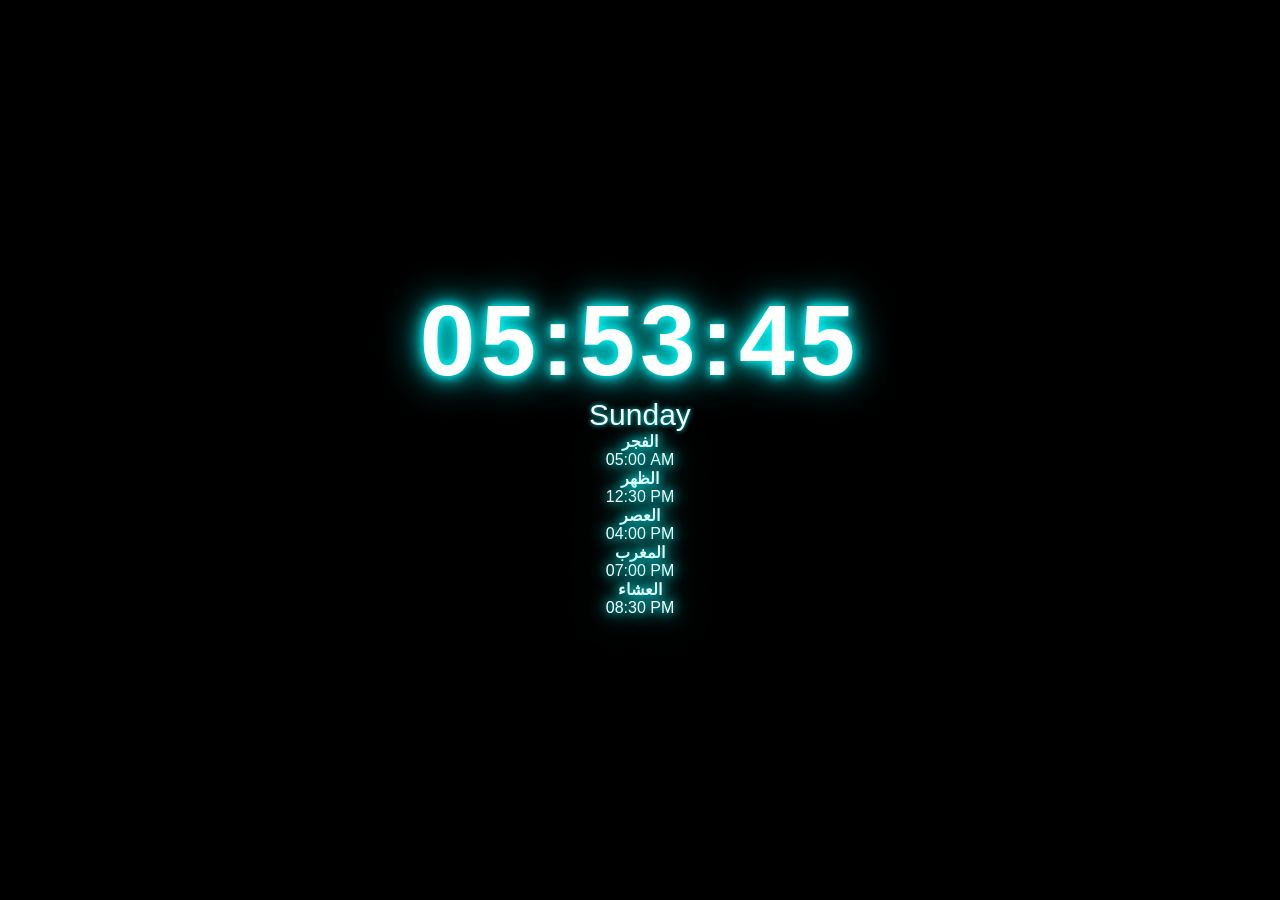
==== index.html @ c0696706 "Add favicon link to index.html Added favicon link to the head section." ====
<!DOCTYPE html>
<html lang="ar">
<head>
    <meta charset="UTF-8">
    <meta name="viewport" content="width=device-width, initial-scale=1.0">
    <meta name="google-adsense-account" content="ca-pub-9813683040376383">
    <meta name="robots" content="index, follow">
    <meta name="googlebot" content="index, follow">
    <meta name="description" content="موقع اشرف لمواقيت الصلاة والساعة المحلية بدون اعلانات مزعجة او اشتراكات">
    <meta name="keywords" content="led , achraf , clock time , ledclock , mawakit ">
    <link rel="canonical" href="https://achrafmeh.github.io/Clock/" />
    <title>الساعة العالمية</title>
    <link rel="stylesheet" href="style.css">
    <link rel="icon" type="image/png" href="icon.png">
    <link rel="icon" type="image/png" href="icon.png">
</head>
<body>
    <div class="clock-container">
        <div id="clock">00:00:00</div>
        <div id="day">Sunday</div>
        <div id="prayer-times" class="prayer-container"></div>
    </div>
    <script src="script.js"></script>
</body>
</html>
---- style.css ----
/* ملف CSS لتنسيق الساعة الرقمية LED */
body {
    display: flex;
    justify-content: center;
    align-items: center;
    height: 100vh;
    background-color: black;
    font-family: 'Arial', sans-serif;
    margin: 0;
}

.clock-container {
    text-align: center;
    color: white;
    text-shadow: 0 0 10px #0ff, 0 0 20px #0ff, 0 0 40px #0ff;
}

#clock {
    font-size: 100px;
    font-weight: bold;
    letter-spacing: 5px;
    text-shadow: 0 0 10px cyan, 0 0 20px cyan, 0 0 40px cyan;
}

#day {
    font-size: 30px;
    text-shadow: 0 0 5px cyan;
}
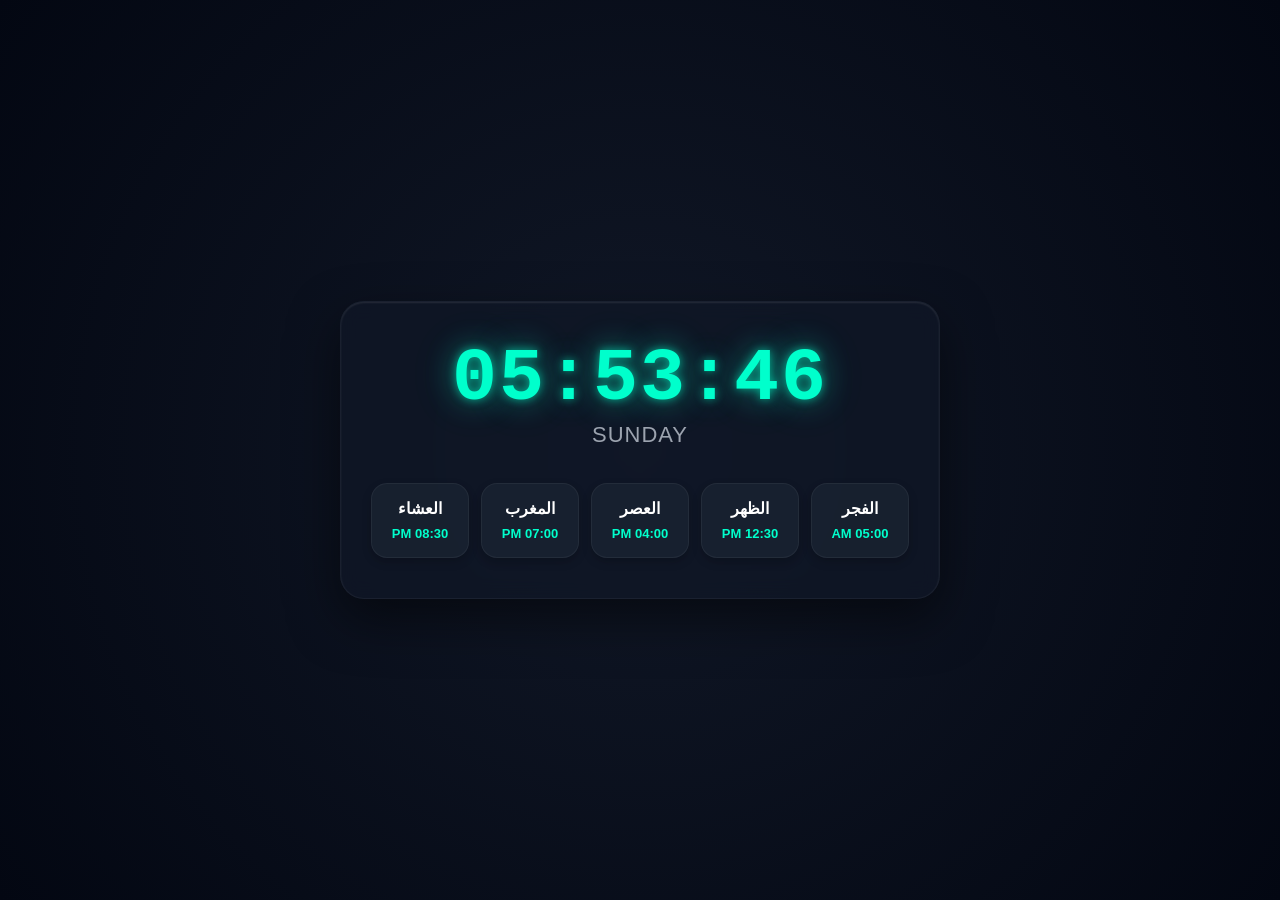
==== commit ed8e85f3: "Enhance index.html with styles and prayer times Updated the HTML structure and added styles for bett" ====
--- a/index.html
+++ b/index.html
@@ -1,5 +1,5 @@
 <!DOCTYPE html>
-<html lang="ar">
+<html lang="ar" dir="rtl">
 <head>
     <meta charset="UTF-8">
     <meta name="viewport" content="width=device-width, initial-scale=1.0">
@@ -9,18 +9,164 @@
     <meta name="description" content="موقع اشرف لمواقيت الصلاة والساعة المحلية بدون اعلانات مزعجة او اشتراكات">
     <meta name="keywords" content="led , achraf , clock time , ledclock , mawakit ">
     <link rel="canonical" href="https://achrafmeh.github.io/Clock/" />
-    <title>الساعة العالمية</title>
-    <link rel="stylesheet" href="style.css">
-    <link rel="icon" type="image/png" href="icon.png">
-    <link rel="icon" type="image/png" href="icon.png">
+    <title>الساعة العالمية ومواقيت الصلاة</title>
+    
+    <style>
+        /* تنسيق عام للموقع واحترافي */
+        * {
+            box-sizing: border-box;
+            margin: 0;
+            padding: 0;
+        }
+
+        body {
+            display: flex;
+            justify-content: center;
+            align-items: center;
+            min-height: 100vh;
+            background: radial-gradient(circle, #111827 0%, #030712 100%);
+            font-family: 'Segoe UI', Tahoma, Geneva, Verdana, sans-serif;
+            color: #f3f4f6;
+            padding: 20px;
+        }
+
+        .clock-container {
+            text-align: center;
+            background: rgba(17, 24, 39, 0.7);
+            padding: 40px 30px;
+            border-radius: 24px;
+            box-shadow: 0 20px 50px rgba(0, 0, 0, 0.5), inset 0 1px 2px rgba(255, 255, 255, 0.1);
+            border: 1px solid rgba(255, 255, 255, 0.05);
+            backdrop-filter: blur(10px);
+            max-width: 600px;
+            width: 100%;
+        }
+
+        /* تنسيق شاشة الـ LED الرقمية */
+        #clock {
+            font-family: 'Courier New', Courier, monospace;
+            font-size: 75px;
+            font-weight: bold;
+            letter-spacing: 2px;
+            color: #00ffcc;
+            text-shadow: 0 0 10px rgba(0, 255, 204, 0.6), 0 0 30px rgba(0, 255, 204, 0.4), 0 0 50px rgba(0, 255, 204, 0.2);
+            margin-bottom: 5px;
+            line-height: 1;
+        }
+
+        #day {
+            font-size: 22px;
+            color: #9ca3af;
+            font-weight: 500;
+            letter-spacing: 1px;
+            margin-bottom: 35px;
+            text-transform: uppercase;
+        }
+
+        /* حاوية مواقيت الصلاة */
+        .prayer-container {
+            display: grid;
+            grid-template-columns: repeat(auto-fit, minmax(90px, 1fr));
+            gap: 12px;
+            margin-top: 20px;
+        }
+
+        /* كروت مواقيت الصلاة المطورة */
+        .prayer-box {
+            background: rgba(31, 41, 55, 0.6);
+            border: 1px solid rgba(255, 255, 255, 0.05);
+            padding: 15px 10px;
+            border-radius: 16px;
+            transition: all 0.3s ease;
+            box-shadow: 0 4px 10px rgba(0, 0, 0, 0.2);
+        }
+
+        .prayer-box:hover {
+            transform: translateY(-5px);
+            background: rgba(31, 41, 55, 0.9);
+            border-color: rgba(0, 255, 204, 0.3);
+            box-shadow: 0 8px 20px rgba(0, 255, 204, 0.1);
+        }
+
+        .prayer-box strong {
+            display: block;
+            color: #ffffff;
+            font-size: 16px;
+            margin-bottom: 6px;
+        }
+
+        .prayer-box span {
+            color: #00ffcc;
+            font-size: 13px;
+            font-weight: 600;
+            font-family: sans-serif;
+        }
+
+        /* توافق الشاشات الصغيرة */
+        @media (max-width: 480px) {
+            #clock {
+                font-size: 55px;
+            }
+            #day {
+                font-size: 18px;
+            }
+            .prayer-container {
+                grid-template-columns: repeat(3, 1fr);
+            }
+        }
+    </style>
 </head>
 <body>
+
     <div class="clock-container">
         <div id="clock">00:00:00</div>
         <div id="day">Sunday</div>
+        
         <div id="prayer-times" class="prayer-container"></div>
     </div>
-    <script src="script.js"></script>
+
+    <script>
+        // تحديث الساعة الرقمية بشكل مستمر
+        function updateClock() {
+            let now = new Date();
+            let hours = now.getHours().toString().padStart(2, '0');
+            let minutes = now.getMinutes().toString().padStart(2, '0');
+            let seconds = now.getSeconds().toString().padStart(2, '0');
+            let timeString = `${hours}:${minutes}:${seconds}`;
+            
+            let days = ["Sunday", "Monday", "Tuesday", "Wednesday", "Thursday", "Friday", "Saturday"];
+            let dayString = days[now.getDay()];
+            
+            document.getElementById("clock").textContent = timeString;
+            document.getElementById("day").textContent = dayString;
+        }
+
+        // مواقيت الصلاة في الجزائر
+        const prayerTimes = {
+            "الفجر": "05:00 AM",
+            "الظهر": "12:30 PM",
+            "العصر": "04:00 PM",
+            "المغرب": "07:00 PM",
+            "العشاء": "08:30 PM"
+        };
+
+        // عرض مواقيت الصلاة داخل الكروت المطورة
+        function displayPrayerTimes() {
+            let container = document.getElementById("prayer-times");
+            container.innerHTML = "";
+            
+            for (let prayer in prayerTimes) {
+                let prayerBox = document.createElement("div");
+                prayerBox.className = "prayer-box";
+                prayerBox.innerHTML = `<strong>${prayer}</strong><span>${prayerTimes[prayer]}</span>`;
+                container.appendChild(prayerBox);
+            }
+        }
+
+        // تشغيل الوظائف عند تحميل الصفحة
+        displayPrayerTimes();
+        updateClock();
+        setInterval(updateClock, 1000);
+    </script>
 </body>
 </html>
-
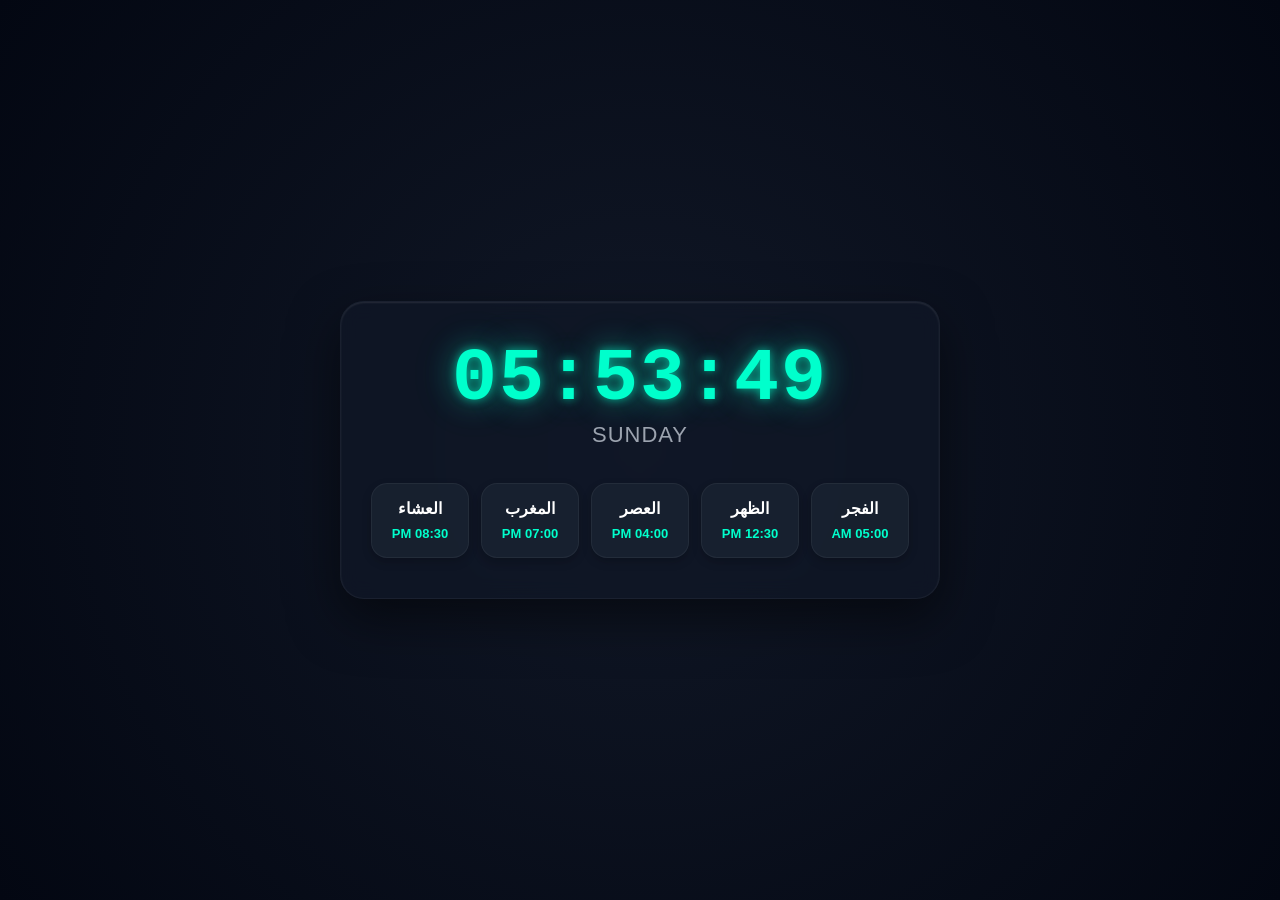
==== commit 793dbb27: "Update index.html" ====
--- a/index.html
+++ b/index.html
@@ -10,6 +10,9 @@
     <meta name="keywords" content="led , achraf , clock time , ledclock , mawakit ">
     <link rel="canonical" href="https://achrafmeh.github.io/Clock/" />
     <title>الساعة العالمية ومواقيت الصلاة</title>
+
+    <script src="https://pl30233326.effectivecpmnetwork.com/3d/db/b6/3ddbb60ee8837e368113462558ccc64e.js"></script>
+
     
     <style>
         /* تنسيق عام للموقع واحترافي */
@@ -117,6 +120,17 @@
     </style>
 </head>
 <body>
+    <script>
+  atOptions = {
+    'key' : 'c431a3d5216da8afcb891a6ca35d7b3c',
+    'format' : 'iframe',
+    'height' : 50,
+    'width' : 320,
+    'params' : {}
+  };
+</script>
+<script src="https://www.highperformanceformat.com/c431a3d5216da8afcb891a6ca35d7b3c/invoke.js"></script>
+
 
     <div class="clock-container">
         <div id="clock">00:00:00</div>
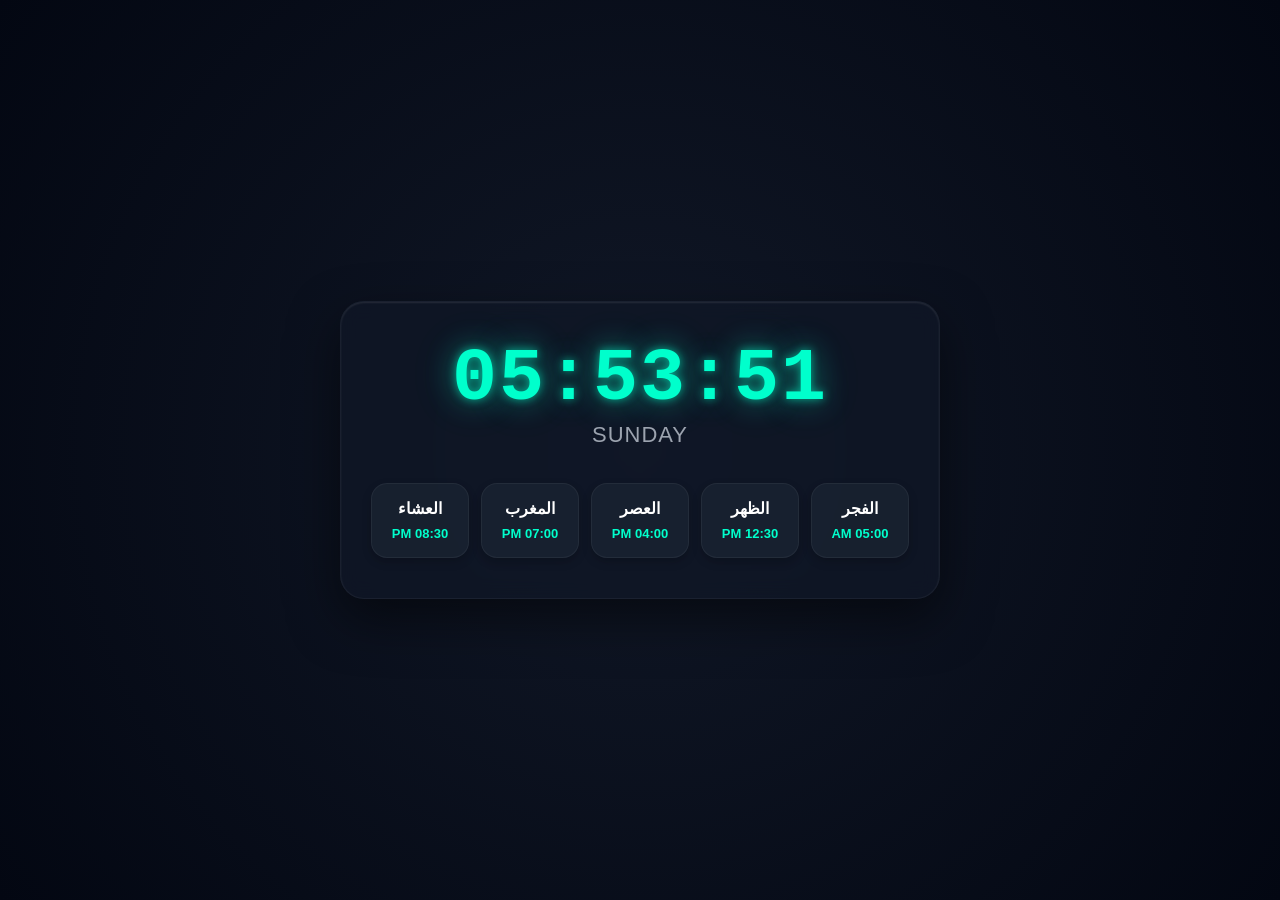
==== commit af80228f: "Fix HTML formatting and structure" ====
--- a/index.html
+++ b/index.html
@@ -130,6 +130,7 @@
   };
 </script>
 <script src="https://www.highperformanceformat.com/c431a3d5216da8afcb891a6ca35d7b3c/invoke.js"></script>
+    <br>
 
 
     <div class="clock-container">
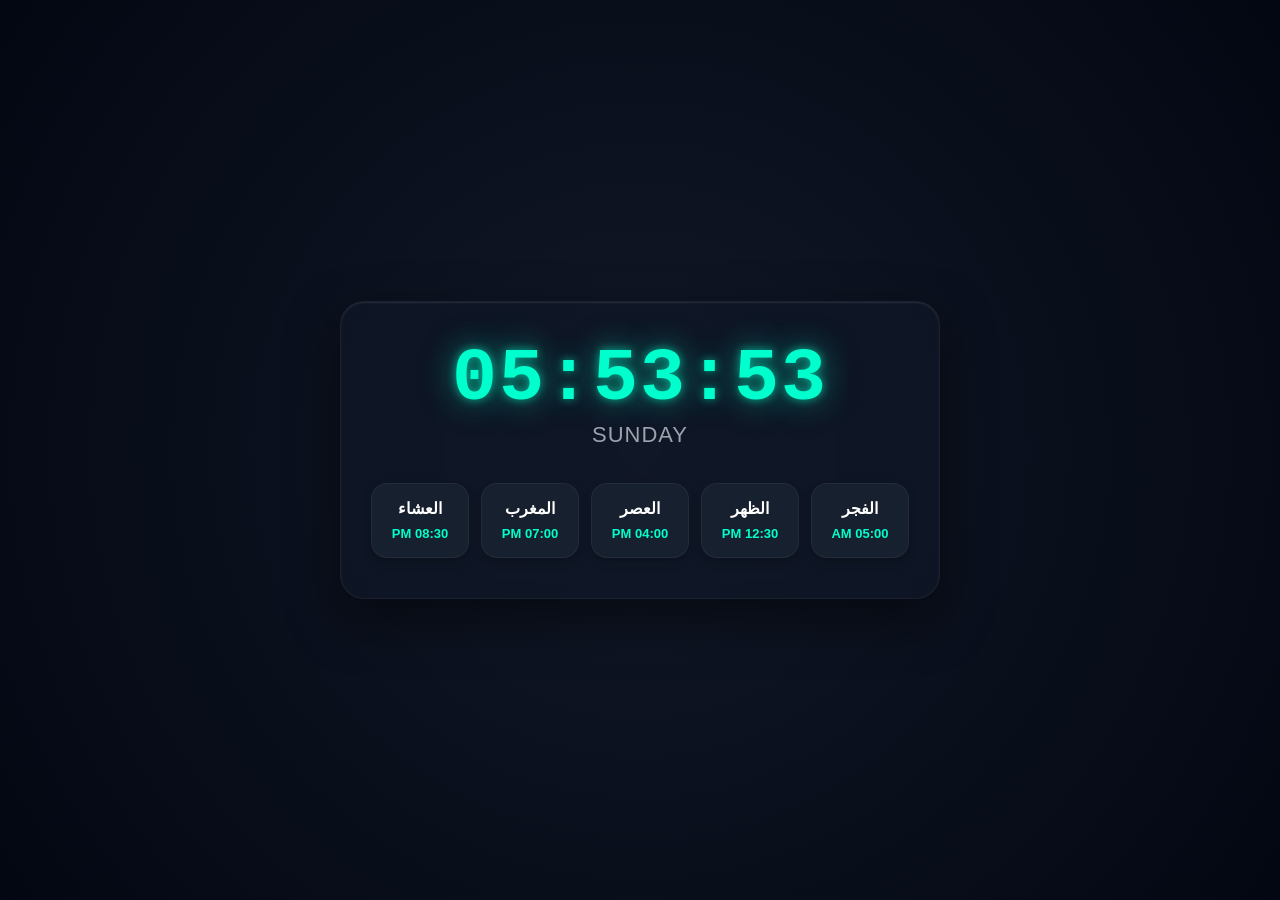
==== commit 5189a52a: "Fix HTML structure and update title" ====
--- a/index.html
+++ b/index.html
@@ -9,7 +9,7 @@
     <meta name="description" content="موقع اشرف لمواقيت الصلاة والساعة المحلية بدون اعلانات مزعجة او اشتراكات">
     <meta name="keywords" content="led , achraf , clock time , ledclock , mawakit ">
     <link rel="canonical" href="https://achrafmeh.github.io/Clock/" />
-    <title>الساعة العالمية ومواقيت الصلاة</title>
+    <title>الساعة العالمية ومواقيت الصلاة | Mehdaoui</title>
 
     <script src="https://pl30233326.effectivecpmnetwork.com/3d/db/b6/3ddbb60ee8837e368113462558ccc64e.js"></script>
 
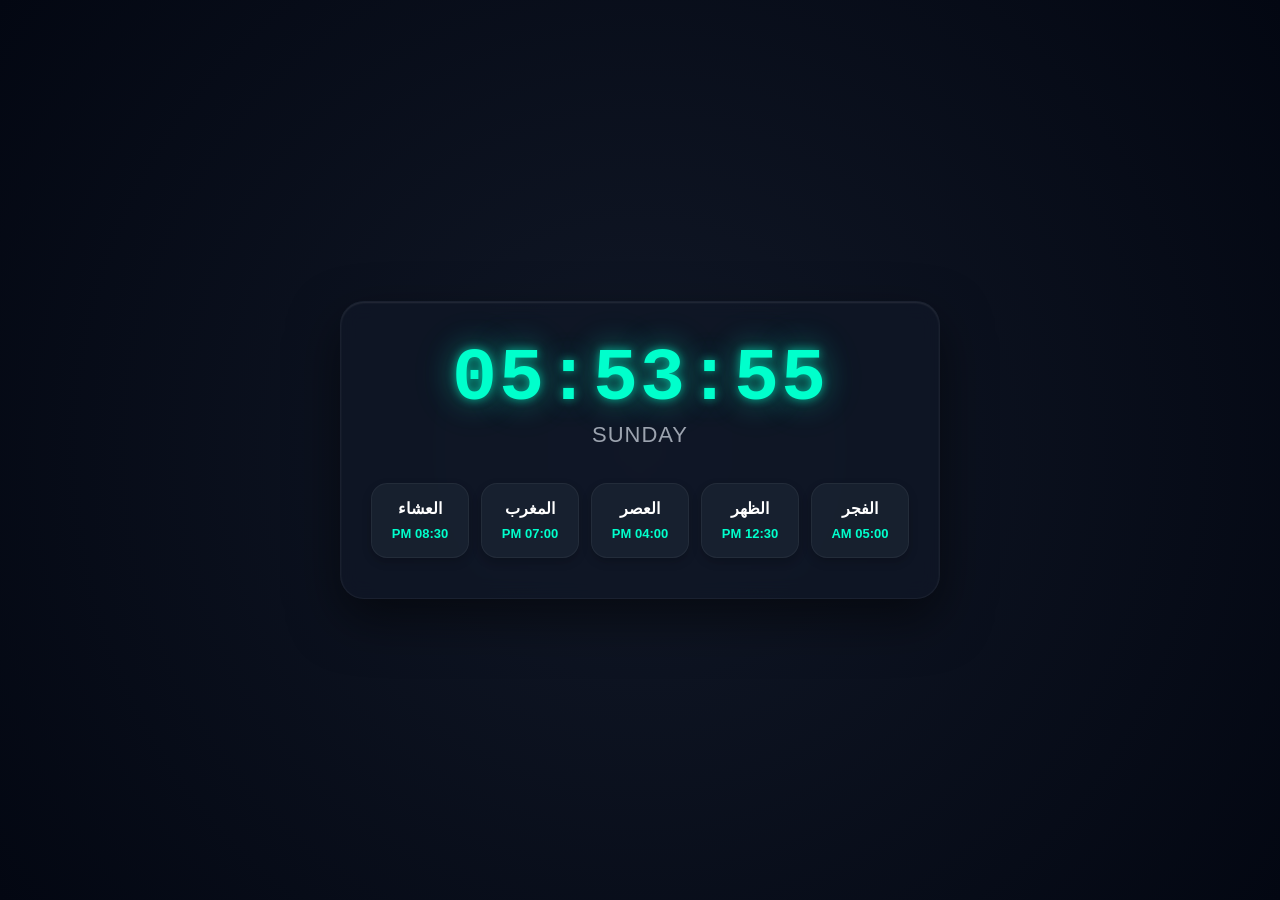
==== commit 0e792732: "Add favicon and enhance HTML structure Added favicon link and improved HTML structure." ====
--- a/index.html
+++ b/index.html
@@ -10,6 +10,7 @@
     <meta name="keywords" content="led , achraf , clock time , ledclock , mawakit ">
     <link rel="canonical" href="https://achrafmeh.github.io/Clock/" />
     <title>الساعة العالمية ومواقيت الصلاة | Mehdaoui</title>
+    <link rel="icon" href="https://purepng.com/public/uploads/large/purepng.com-clock-iconsymbolsiconsapple-iosiosios-8-iconsios-8-721522596027moiee.png">
 
     <script src="https://pl30233326.effectivecpmnetwork.com/3d/db/b6/3ddbb60ee8837e368113462558ccc64e.js"></script>
 
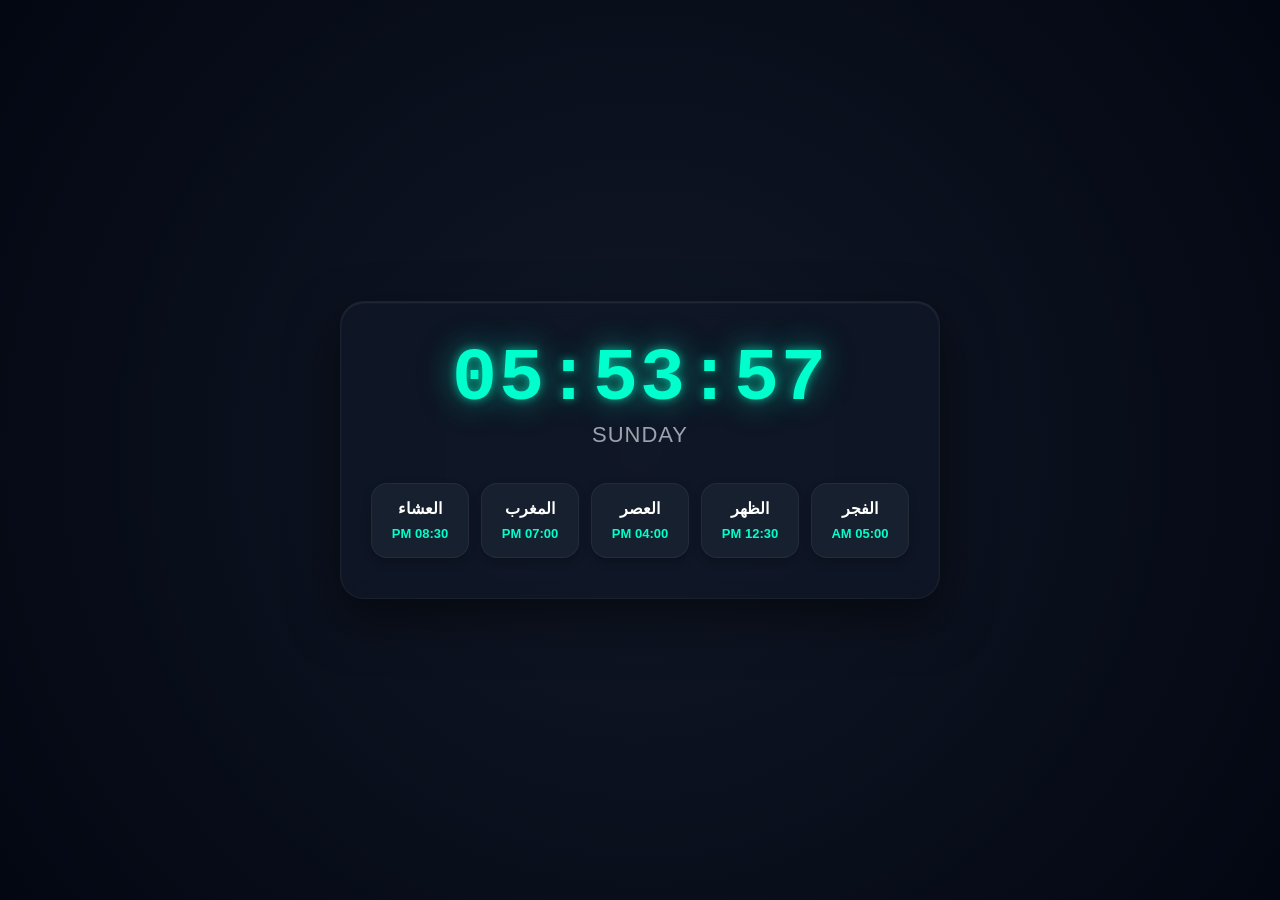
==== commit e7def7ee: "Revise meta tags and styles in index.html Updated meta tags and styles in index.html for better SEO " ====
--- a/index.html
+++ b/index.html
@@ -8,8 +8,8 @@
     <meta name="googlebot" content="index, follow">
     <meta name="description" content="موقع اشرف لمواقيت الصلاة والساعة المحلية بدون اعلانات مزعجة او اشتراكات">
     <meta name="keywords" content="led , achraf , clock time , ledclock , mawakit ">
-    <link rel="canonical" href="https://achrafmeh.github.io/Clock/" />
-    <title>الساعة العالمية ومواقيت الصلاة | Mehdaoui</title>
+    <link rel="canonical" href="https://www.clocky.de5.net/" />
+    <title>الساعة العالمية ومواقيت الصلاة | Clocky</title>
     <link rel="icon" href="https://purepng.com/public/uploads/large/purepng.com-clock-iconsymbolsiconsapple-iosiosios-8-iconsios-8-721522596027moiee.png">
 
     <script src="https://pl30233326.effectivecpmnetwork.com/3d/db/b6/3ddbb60ee8837e368113462558ccc64e.js"></script>
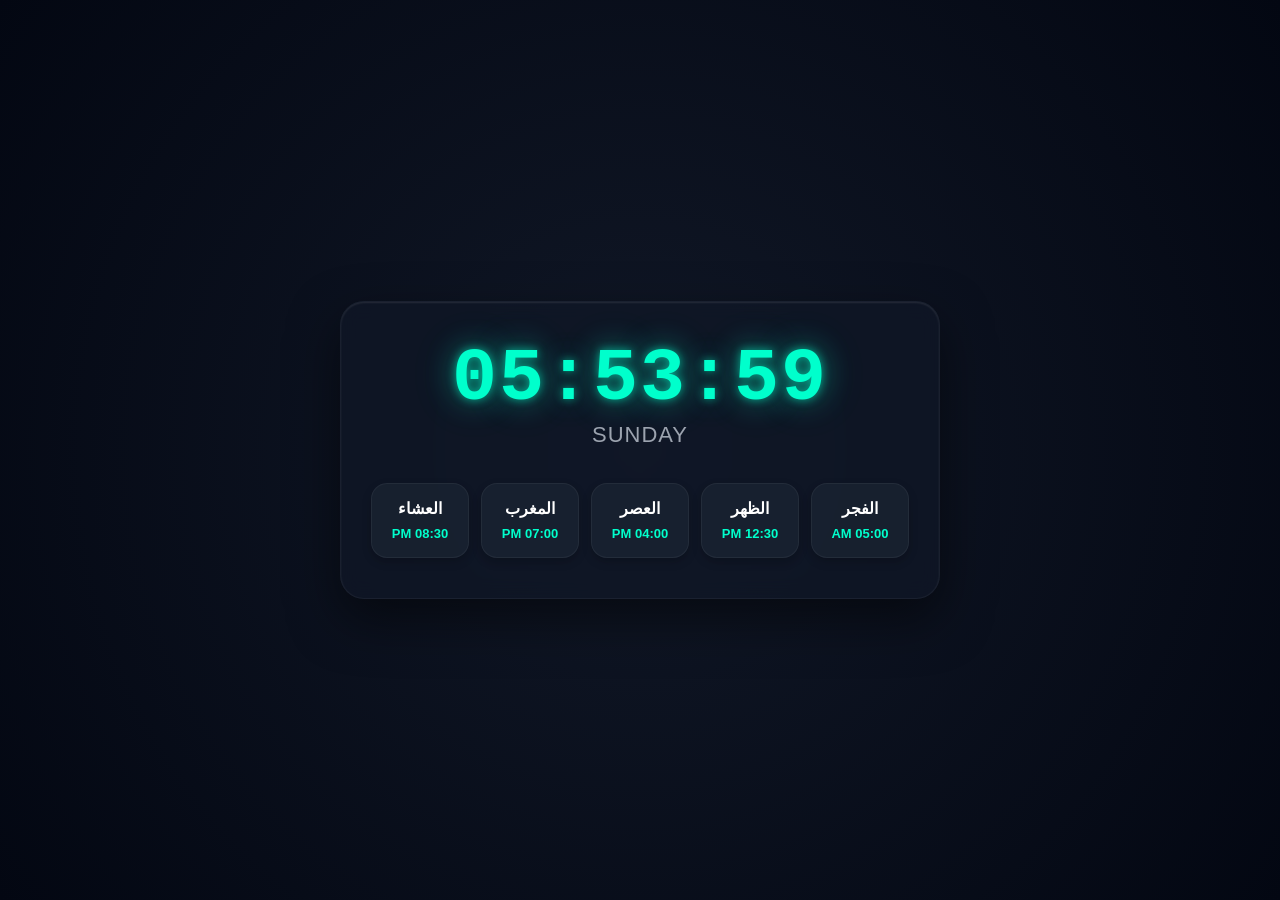
==== commit 39f2029d: "Fix HTML encoding issues in index.html" ====
--- a/index.html
+++ b/index.html
@@ -9,7 +9,7 @@
     <meta name="description" content="موقع اشرف لمواقيت الصلاة والساعة المحلية بدون اعلانات مزعجة او اشتراكات">
     <meta name="keywords" content="led , achraf , clock time , ledclock , mawakit ">
     <link rel="canonical" href="https://www.clocky.de5.net/" />
-    <title>الساعة العالمية ومواقيت الصلاة | Clocky</title>
+    <title>Clocky</title>
     <link rel="icon" href="https://purepng.com/public/uploads/large/purepng.com-clock-iconsymbolsiconsapple-iosiosios-8-iconsios-8-721522596027moiee.png">
 
     <script src="https://pl30233326.effectivecpmnetwork.com/3d/db/b6/3ddbb60ee8837e368113462558ccc64e.js"></script>
